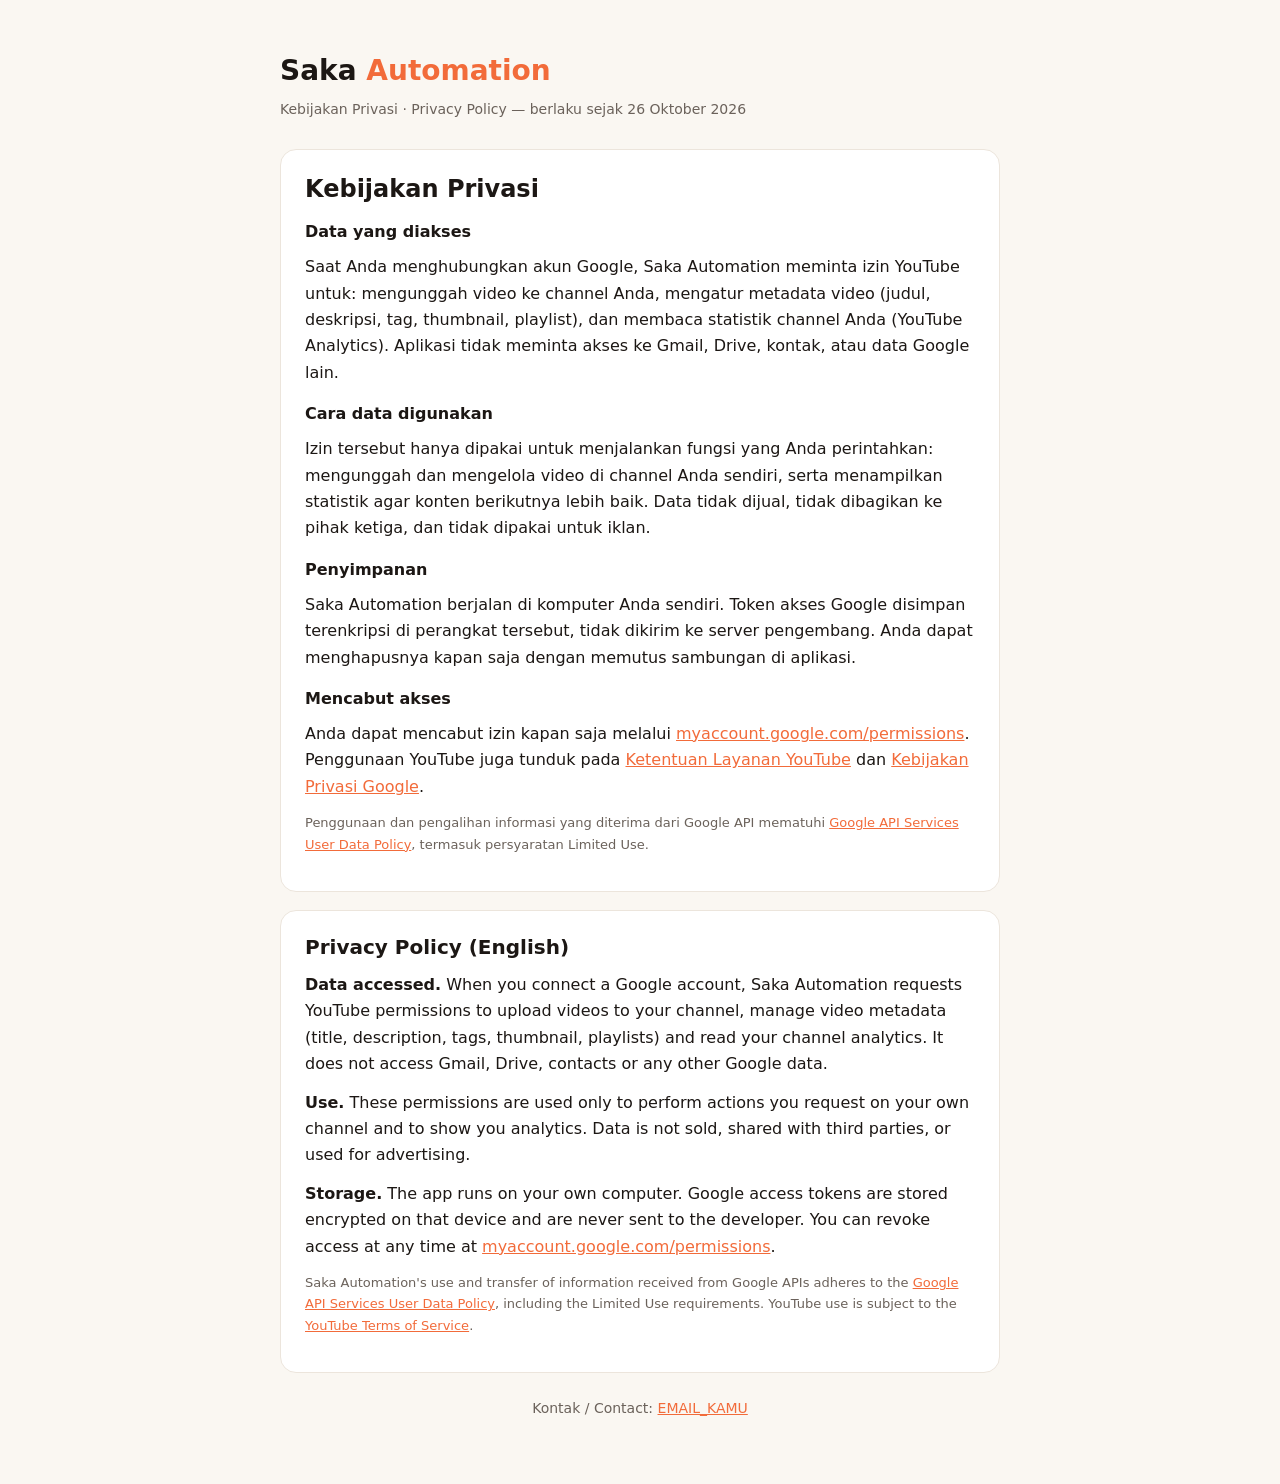
==== privacy.html @ 5a1c663d "Add files via upload" ====
<!doctype html>
<html lang="id">
<head>
  <meta charset="utf-8" />
  <meta name="viewport" content="width=device-width, initial-scale=1" />
  <title>Kebijakan Privasi – Saka Automation</title>
  <link rel="stylesheet" href="style.css" />
</head>
<body>
  <main>
    <header>
      <a class="brand" href="./">Saka <span>Automation</span></a>
      <p class="tag">Kebijakan Privasi · Privacy Policy — berlaku sejak 26 Oktober 2026</p>
    </header>

    <section>
      <h1>Kebijakan Privasi</h1>
      <h3>Data yang diakses</h3>
      <p>
        Saat Anda menghubungkan akun Google, Saka Automation meminta izin YouTube untuk: mengunggah video ke channel Anda, mengatur metadata video
        (judul, deskripsi, tag, thumbnail, playlist), dan membaca statistik channel Anda (YouTube Analytics). Aplikasi tidak meminta akses ke Gmail,
        Drive, kontak, atau data Google lain.
      </p>
      <h3>Cara data digunakan</h3>
      <p>
        Izin tersebut hanya dipakai untuk menjalankan fungsi yang Anda perintahkan: mengunggah dan mengelola video di channel Anda sendiri, serta
        menampilkan statistik agar konten berikutnya lebih baik. Data tidak dijual, tidak dibagikan ke pihak ketiga, dan tidak dipakai untuk iklan.
      </p>
      <h3>Penyimpanan</h3>
      <p>
        Saka Automation berjalan di komputer Anda sendiri. Token akses Google disimpan terenkripsi di perangkat tersebut, tidak dikirim ke server
        pengembang. Anda dapat menghapusnya kapan saja dengan memutus sambungan di aplikasi.
      </p>
      <h3>Mencabut akses</h3>
      <p>
        Anda dapat mencabut izin kapan saja melalui <a href="https://myaccount.google.com/permissions">myaccount.google.com/permissions</a>.
        Penggunaan YouTube juga tunduk pada <a href="https://www.youtube.com/t/terms">Ketentuan Layanan YouTube</a> dan
        <a href="https://policies.google.com/privacy">Kebijakan Privasi Google</a>.
      </p>
      <p class="small">
        Penggunaan dan pengalihan informasi yang diterima dari Google API mematuhi
        <a href="https://developers.google.com/terms/api-services-user-data-policy">Google API Services User Data Policy</a>, termasuk persyaratan
        Limited Use.
      </p>
    </section>

    <section lang="en">
      <h2>Privacy Policy (English)</h2>
      <p>
        <strong>Data accessed.</strong> When you connect a Google account, Saka Automation requests YouTube permissions to upload videos to your
        channel, manage video metadata (title, description, tags, thumbnail, playlists) and read your channel analytics. It does not access Gmail,
        Drive, contacts or any other Google data.
      </p>
      <p>
        <strong>Use.</strong> These permissions are used only to perform actions you request on your own channel and to show you analytics. Data is
        not sold, shared with third parties, or used for advertising.
      </p>
      <p>
        <strong>Storage.</strong> The app runs on your own computer. Google access tokens are stored encrypted on that device and are never sent to
        the developer. You can revoke access at any time at <a href="https://myaccount.google.com/permissions">myaccount.google.com/permissions</a>.
      </p>
      <p class="small">
        Saka Automation's use and transfer of information received from Google APIs adheres to the
        <a href="https://developers.google.com/terms/api-services-user-data-policy">Google API Services User Data Policy</a>, including the Limited Use
        requirements. YouTube use is subject to the <a href="https://www.youtube.com/t/terms">YouTube Terms of Service</a>.
      </p>
    </section>

    <footer>Kontak / Contact: <a href="mailto:EMAIL_KAMU">EMAIL_KAMU</a></footer>
  </main>
</body>
</html>
---- style.css ----
:root {
  --bg: #faf7f2;
  --card: #ffffff;
  --ink: #1c1714;
  --muted: #6b625b;
  --brand: #f26b3a;
  --line: #ece5dc;
}
* { box-sizing: border-box; }
body {
  margin: 0;
  background: var(--bg);
  color: var(--ink);
  font: 16px/1.65 system-ui, -apple-system, "Segoe UI", Roboto, Arial, sans-serif;
}
main { max-width: 760px; margin: 0 auto; padding: 48px 20px 64px; }
header { margin-bottom: 28px; }
.brand { font-size: 28px; font-weight: 800; color: var(--ink); text-decoration: none; }
.brand span { color: var(--brand); }
.tag { margin: 4px 0 0; color: var(--muted); font-size: 14px; }
section { background: var(--card); border: 1px solid var(--line); border-radius: 16px; padding: 24px; margin-bottom: 18px; }
h1, h2, h3 { line-height: 1.25; margin: 0 0 12px; }
h1 { font-size: 24px; }
h2 { font-size: 20px; }
h3 { font-size: 16px; margin-top: 18px; }
p { margin: 0 0 12px; }
a { color: var(--brand); }
nav { display: flex; flex-wrap: wrap; gap: 12px; margin: 8px 0 24px; }
nav a { background: var(--card); border: 1px solid var(--line); border-radius: 999px; padding: 8px 16px; text-decoration: none; font-weight: 600; }
.small { font-size: 13px; color: var(--muted); }
footer { color: var(--muted); font-size: 14px; text-align: center; margin-top: 24px; }
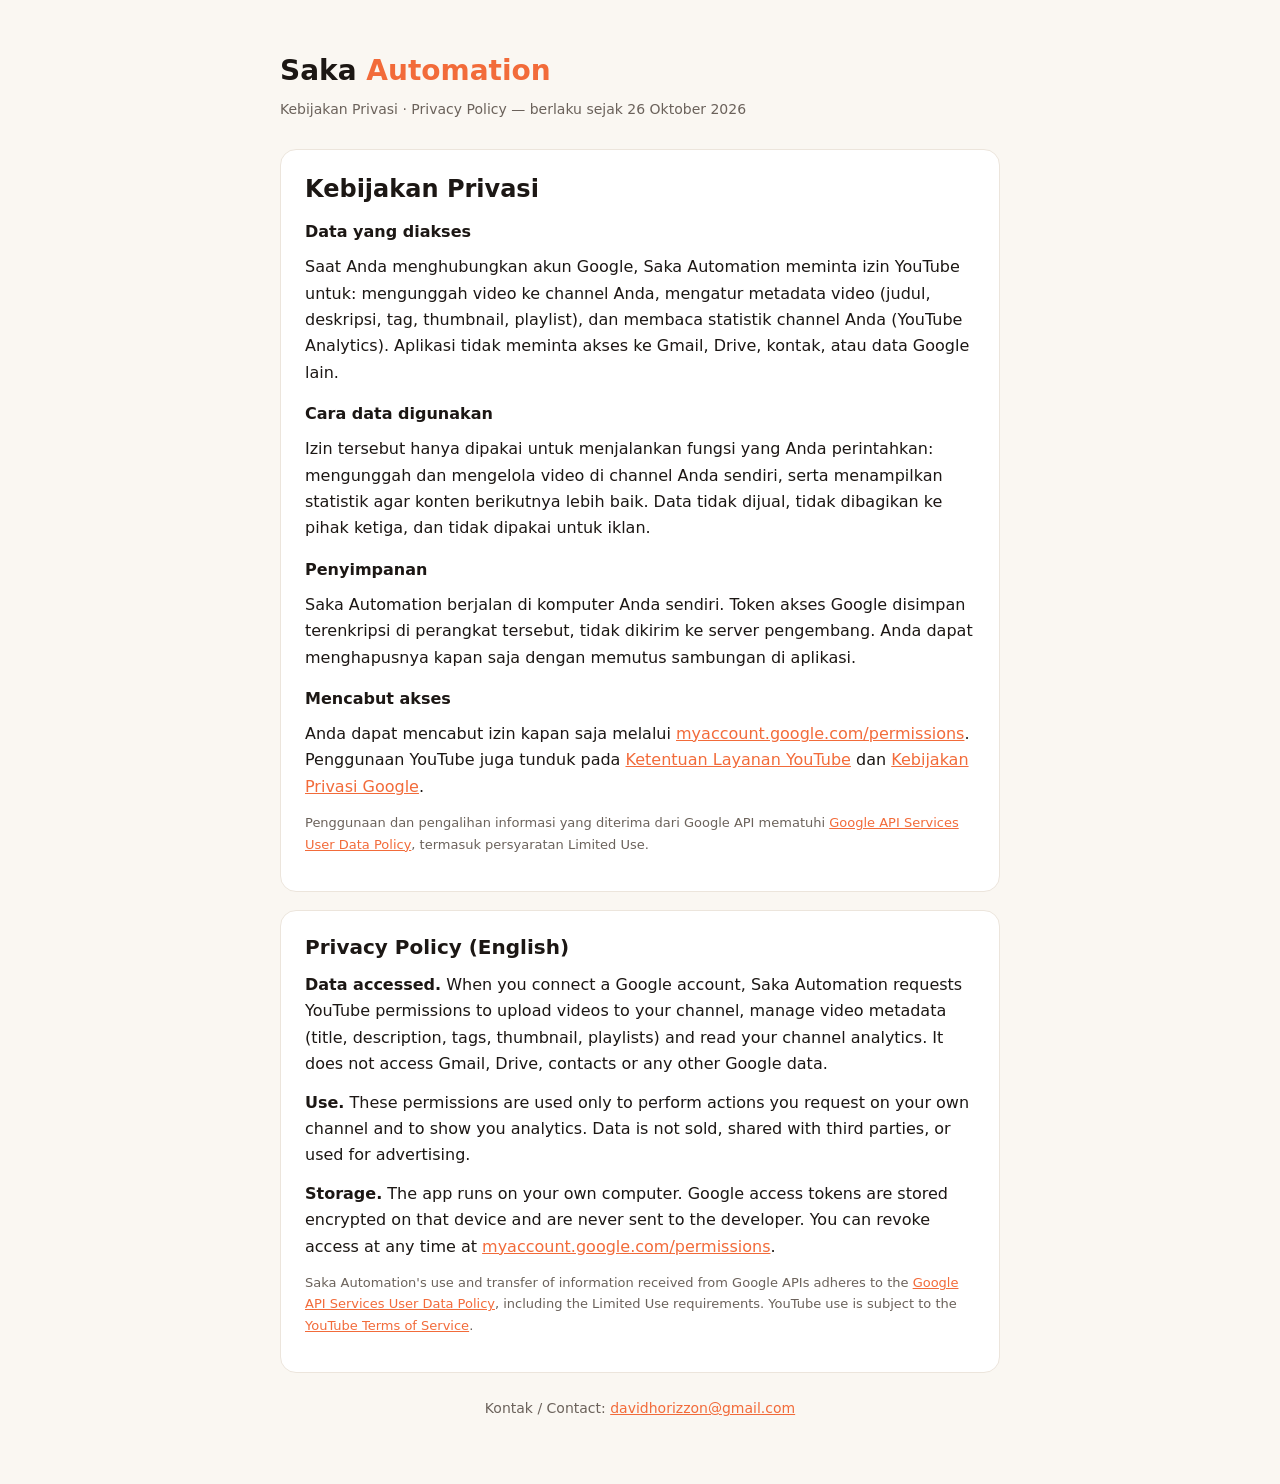
==== commit 9d8f7006: "Update contact email in privacy.html" ====
--- a/privacy.html
+++ b/privacy.html
@@ -66,7 +66,7 @@
       </p>
     </section>
 
-    <footer>Kontak / Contact: <a href="mailto:EMAIL_KAMU">EMAIL_KAMU</a></footer>
+    <footer>Kontak / Contact: <a href="mailto:davidhorizzon@gmail.com">davidhorizzon@gmail.com</a></footer>
   </main>
 </body>
 </html>
